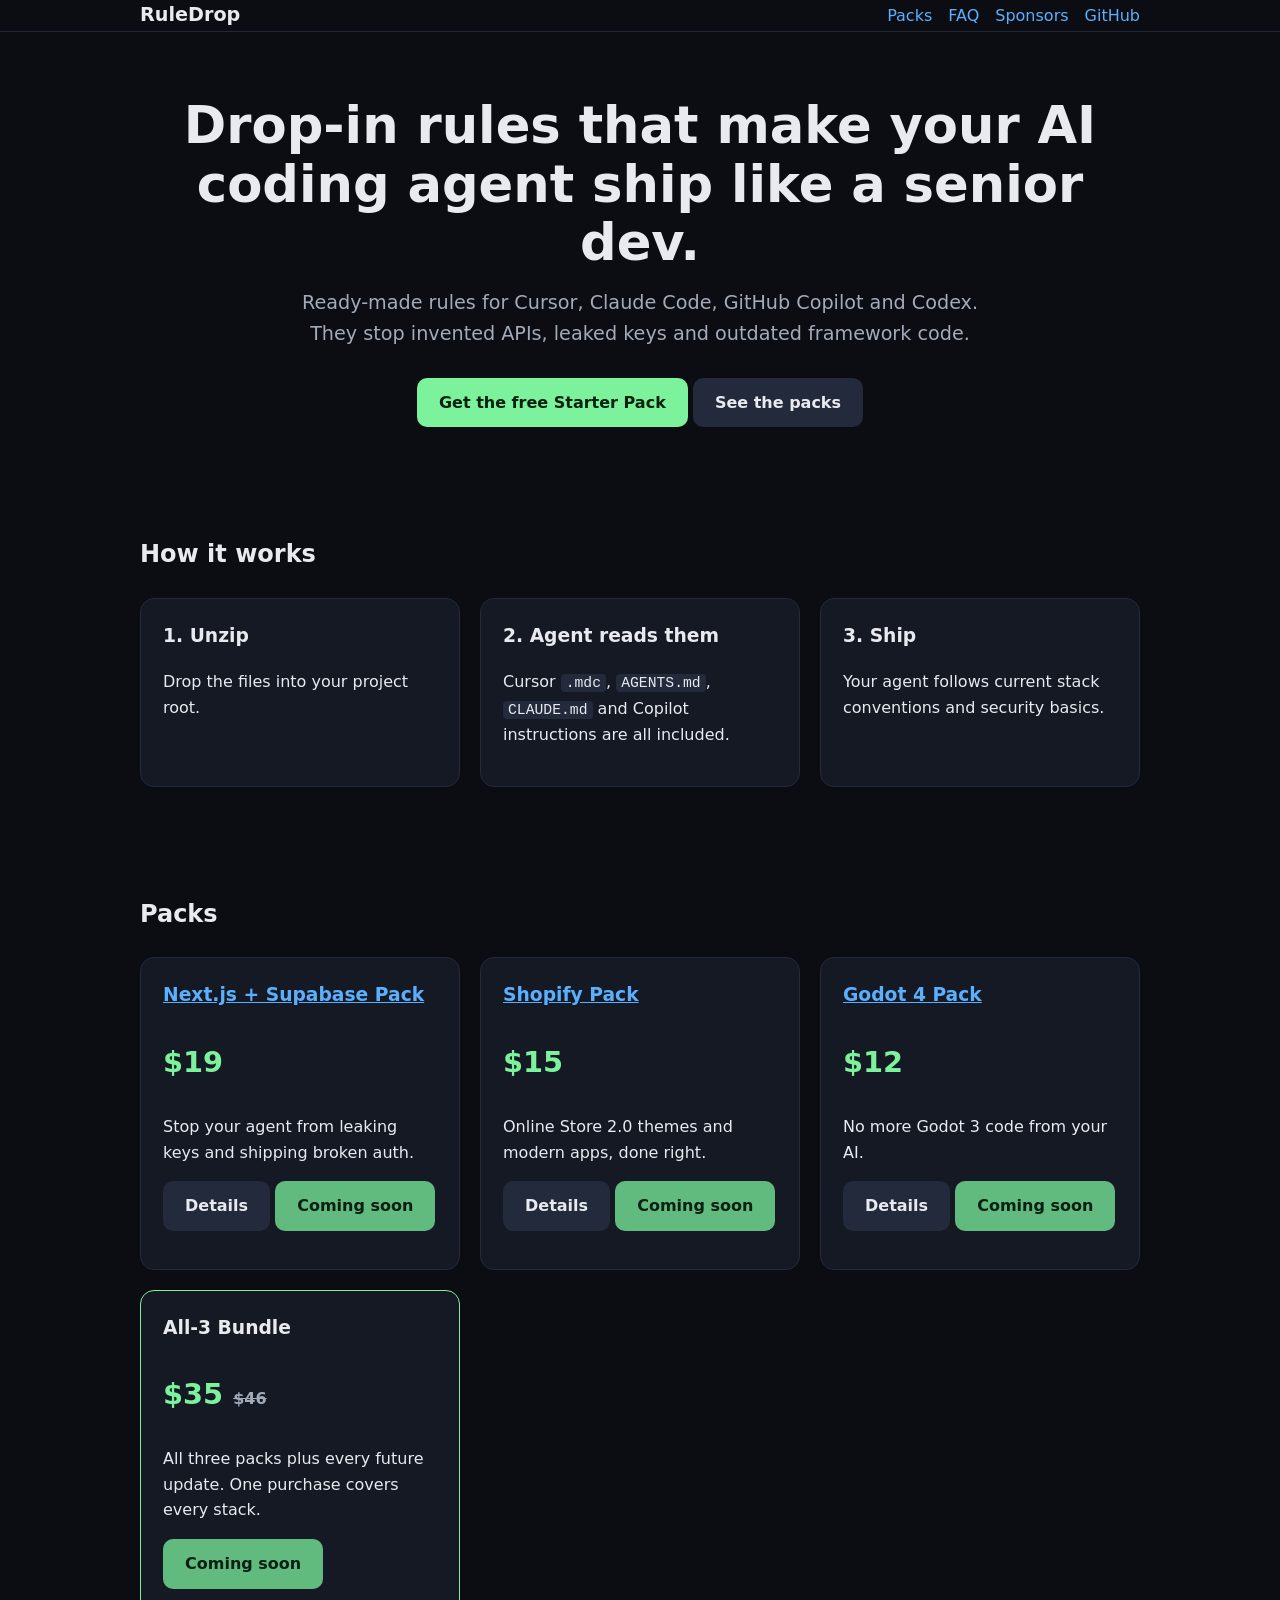
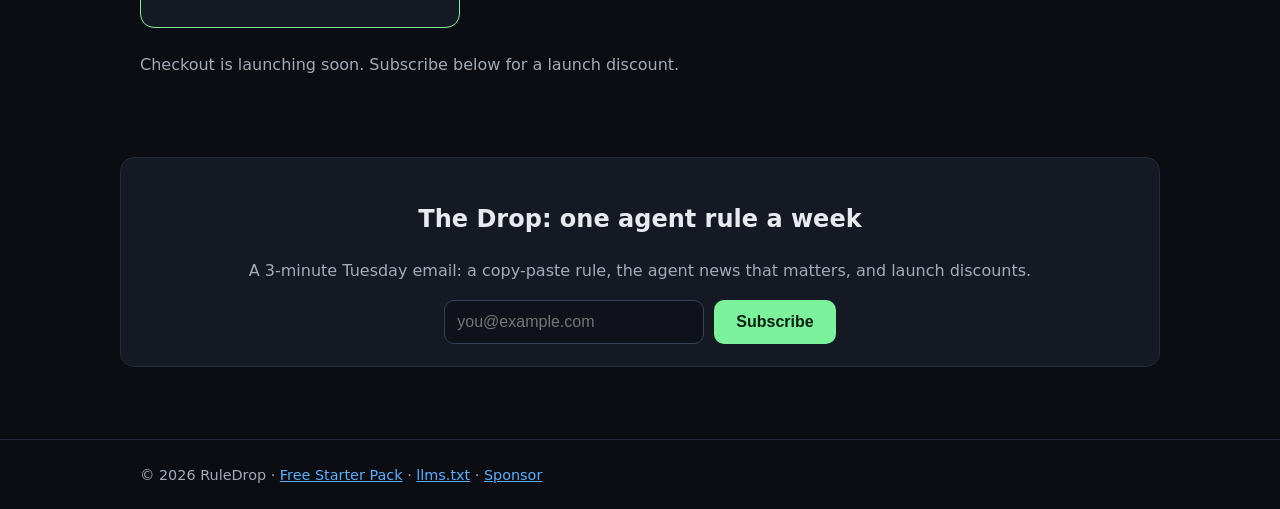
==== index.html @ c958dec8 "Launch RuleDrop site" ====
<!doctype html><html lang="en"><head><meta charset="utf-8"><meta name="viewport" content="width=device-width,initial-scale=1">
<title>RuleDrop: Agent rules packs for Cursor, Claude Code & Copilot</title><meta name="description" content="Drop-in rules files (Cursor .mdc, AGENTS.md, CLAUDE.md, Copilot) for Next.js + Supabase, Godot 4 and Shopify. Free starter pack."><link rel="canonical" href="https://ruledrop.github.io/">
<meta property="og:type" content="website"><meta property="og:site_name" content="RuleDrop"><meta property="og:title" content="RuleDrop: Agent rules packs for Cursor, Claude Code & Copilot"><meta property="og:description" content="Drop-in rules files (Cursor .mdc, AGENTS.md, CLAUDE.md, Copilot) for Next.js + Supabase, Godot 4 and Shopify. Free starter pack."><meta property="og:url" content="https://ruledrop.github.io/"><meta property="og:image" content="https://ruledrop.github.io/og.png"><meta name="twitter:card" content="summary_large_image">
<link rel="icon" href="/favicon.svg" type="image/svg+xml"><meta name="theme-color" content="#0b0d12"><link rel="stylesheet" href="/style.css"><script type="application/ld+json">{"@context": "https://schema.org", "@type": "Organization", "name": "RuleDrop", "url": "https://ruledrop.github.io", "logo": "https://ruledrop.github.io/favicon.svg", "sameAs": ["https://github.com/ruledrop"]}</script><script type="application/ld+json">{"@context": "https://schema.org", "@type": "WebSite", "name": "RuleDrop", "url": "https://ruledrop.github.io"}</script></head><body>
<a href="#main" class="sr" style="">Skip to content</a>
<header><nav class="wrap" aria-label="Main"><a class="logo" href="/">RuleDrop</a><a href="/#packs">Packs</a><a href="/faq/">FAQ</a><a href="/sponsors/">Sponsors</a><a href="https://github.com/ruledrop/starter-pack">GitHub</a></nav></header>
<main id="main"><section class="hero"><div class="wrap"><h1>Drop-in rules that make your AI coding agent ship like a senior dev.</h1>
<p class="lead">Ready-made rules for Cursor, Claude Code, GitHub Copilot and Codex. They stop invented APIs, leaked keys and outdated framework code.</p>
<p><a class="btn btn-p" href="https://github.com/ruledrop/starter-pack">Get the free Starter Pack</a> <a class="btn btn-s" href="#packs">See the packs</a></p></div></section>
<section id="how"><div class="wrap"><h2>How it works</h2><div class="grid"><div class="card"><h3>1. Unzip</h3><p>Drop the files into your project root.</p></div><div class="card"><h3>2. Agent reads them</h3><p>Cursor <code>.mdc</code>, <code>AGENTS.md</code>, <code>CLAUDE.md</code> and Copilot instructions are all included.</p></div><div class="card"><h3>3. Ship</h3><p>Your agent follows current stack conventions and security basics.</p></div></div></div></section>
<section id="packs" aria-labelledby="ph"><div class="wrap"><h2 id="ph">Packs</h2><div class="grid"><article class="card"><h3><a href="/packs/nextjs/">Next.js + Supabase Pack</a></h3><p class="price">$19</p><p>Stop your agent from leaking keys and shipping broken auth.</p><p><a class="btn btn-s" href="/packs/nextjs/">Details</a> <span class="btn btn-p" role="button" aria-disabled="true">Coming soon</span></p></article><article class="card"><h3><a href="/packs/shopify/">Shopify Pack</a></h3><p class="price">$15</p><p>Online Store 2.0 themes and modern apps, done right.</p><p><a class="btn btn-s" href="/packs/shopify/">Details</a> <span class="btn btn-p" role="button" aria-disabled="true">Coming soon</span></p></article><article class="card"><h3><a href="/packs/godot/">Godot 4 Pack</a></h3><p class="price">$12</p><p>No more Godot 3 code from your AI.</p><p><a class="btn btn-s" href="/packs/godot/">Details</a> <span class="btn btn-p" role="button" aria-disabled="true">Coming soon</span></p></article><article class="card" style="border-color:var(--acc)"><h3>All-3 Bundle</h3><p class="price">$35 <span class="mut" style="font-size:1rem"><s>$46</s></span></p><p>All three packs plus every future update. One purchase covers every stack.</p><p><span class="btn btn-p" role="button" aria-disabled="true">Coming soon</span></p></article></div><p class="mut">Checkout is launching soon. Subscribe below for a launch discount.</p></div></section><section id="newsletter" aria-labelledby="nl"><div class="wrap card" style="text-align:center"><h2 id="nl">The Drop: one agent rule a week</h2>
<p class="mut">A 3-minute Tuesday email: a copy-paste rule, the agent news that matters, and launch discounts.</p>
<!-- TODO(Kit): replace this placeholder form with the Kit (ConvertKit) embed form; set action URL and delivery of the Starter Pack. -->
<form onsubmit="event.preventDefault();this.querySelector('p').hidden=false"><label for="em" class="sr">Email address</label><input id="em" type="email" name="email" placeholder="you@example.com" required autocomplete="email"><button class="btn btn-p" type="submit">Subscribe</button><p role="status" hidden style="width:100%">Thanks! Signups open very soon.</p></form></div></section></main>
<footer><div class="wrap">© 2026 RuleDrop · <a href="https://github.com/ruledrop/starter-pack">Free Starter Pack</a> · <a href="/llms.txt">llms.txt</a> · <a href="/sponsors/">Sponsor</a></div></footer></body></html>
---- style.css ----
*{box-sizing:border-box}:root{--bg:#0b0d12;--card:#151924;--fg:#e8eaf0;--mut:#a3aab8;--acc:#7cf29c;--acc2:#5ab0ff}body{margin:0;font:16px/1.6 system-ui,-apple-system,Segoe UI,Roboto,sans-serif;background:var(--bg);color:var(--fg)}a{color:var(--acc2)}a:focus-visible,button:focus-visible,input:focus-visible{outline:3px solid var(--acc);outline-offset:2px}.wrap{max-width:1040px;margin:0 auto;padding:0 20px}header{border-bottom:1px solid #222838}nav{display:flex;flex-wrap:wrap;gap:16px;align-items:center;padding:14px 0}nav .logo{font-weight:800;font-size:1.2rem;color:var(--fg);text-decoration:none;margin-right:auto}nav a{text-decoration:none}.hero{padding:64px 0 40px;text-align:center}h1{font-size:clamp(2rem,5vw,3.2rem);line-height:1.15;margin:0 0 16px}.lead{font-size:1.2rem;color:var(--mut);max-width:680px;margin:0 auto 28px}.btn{display:inline-block;padding:12px 22px;border-radius:10px;font-weight:700;text-decoration:none;border:0;font-size:1rem;cursor:pointer}.btn-p{background:var(--acc);color:#06210f}.btn-s{background:#232a3b;color:var(--fg)}.btn[aria-disabled=true]{opacity:.75;cursor:not-allowed}.grid{display:grid;gap:20px;grid-template-columns:repeat(auto-fit,minmax(260px,1fr));margin:24px 0}.card{background:var(--card);border:1px solid #232a3b;border-radius:14px;padding:22px}.price{font-size:1.8rem;font-weight:800;color:var(--acc)}.card h3{margin-top:0}section{padding:32px 0}code{background:#232a3b;padding:1px 5px;border-radius:4px;font-size:.92em}ul.chk{padding-left:1.2em}form{display:flex;flex-wrap:wrap;gap:10px;justify-content:center}input[type=email]{padding:12px;border-radius:10px;border:1px solid #39415a;background:#0f121a;color:var(--fg);min-width:260px;font-size:1rem}table{border-collapse:collapse;width:100%}th,td{text-align:left;padding:10px;border-bottom:1px solid #232a3b}footer{border-top:1px solid #222838;color:var(--mut);padding:24px 0;margin-top:40px;font-size:.9rem}details{background:var(--card);border-radius:10px;padding:14px 18px;margin:10px 0}summary{font-weight:700;cursor:pointer}.mut{color:var(--mut)}.sr{position:absolute;left:-9999px}.sr:focus{left:10px;top:10px;background:#7cf29c;color:#06210f;padding:8px;z-index:9;position:absolute}
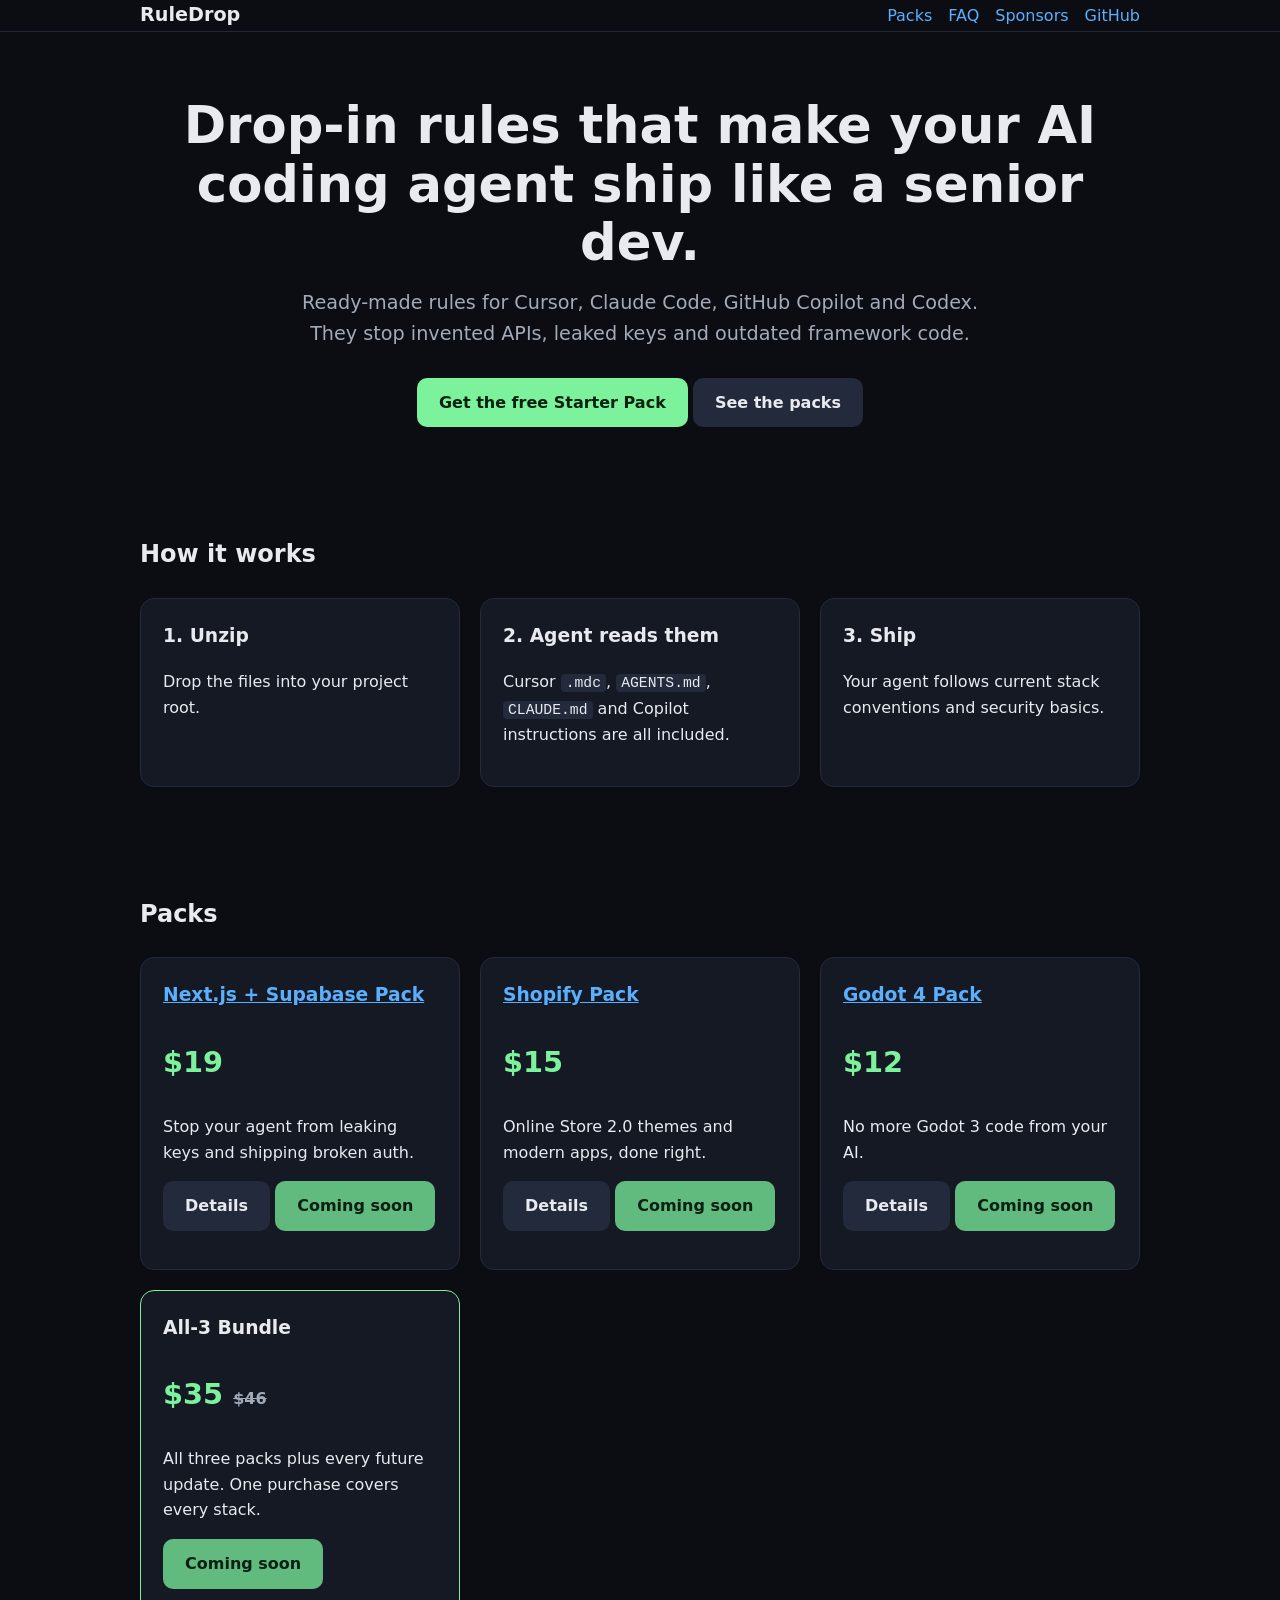
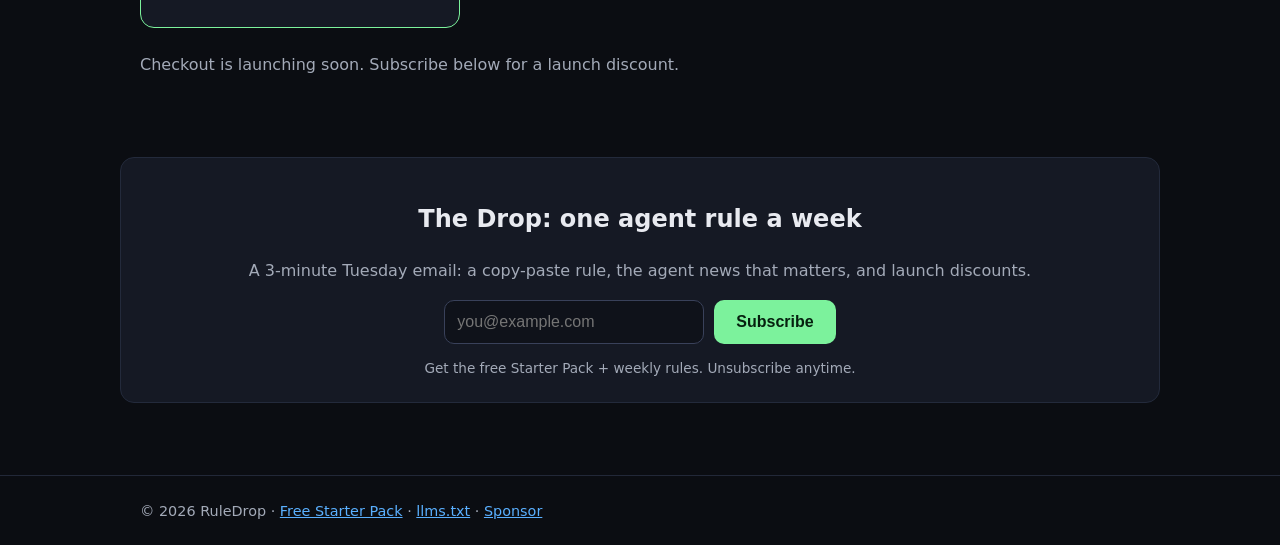
==== commit 08e8033d: "Wire newsletter to Kit form 10043672" ====
--- a/index.html
+++ b/index.html
@@ -10,6 +10,5 @@
 <section id="how"><div class="wrap"><h2>How it works</h2><div class="grid"><div class="card"><h3>1. Unzip</h3><p>Drop the files into your project root.</p></div><div class="card"><h3>2. Agent reads them</h3><p>Cursor <code>.mdc</code>, <code>AGENTS.md</code>, <code>CLAUDE.md</code> and Copilot instructions are all included.</p></div><div class="card"><h3>3. Ship</h3><p>Your agent follows current stack conventions and security basics.</p></div></div></div></section>
 <section id="packs" aria-labelledby="ph"><div class="wrap"><h2 id="ph">Packs</h2><div class="grid"><article class="card"><h3><a href="/packs/nextjs/">Next.js + Supabase Pack</a></h3><p class="price">$19</p><p>Stop your agent from leaking keys and shipping broken auth.</p><p><a class="btn btn-s" href="/packs/nextjs/">Details</a> <span class="btn btn-p" role="button" aria-disabled="true">Coming soon</span></p></article><article class="card"><h3><a href="/packs/shopify/">Shopify Pack</a></h3><p class="price">$15</p><p>Online Store 2.0 themes and modern apps, done right.</p><p><a class="btn btn-s" href="/packs/shopify/">Details</a> <span class="btn btn-p" role="button" aria-disabled="true">Coming soon</span></p></article><article class="card"><h3><a href="/packs/godot/">Godot 4 Pack</a></h3><p class="price">$12</p><p>No more Godot 3 code from your AI.</p><p><a class="btn btn-s" href="/packs/godot/">Details</a> <span class="btn btn-p" role="button" aria-disabled="true">Coming soon</span></p></article><article class="card" style="border-color:var(--acc)"><h3>All-3 Bundle</h3><p class="price">$35 <span class="mut" style="font-size:1rem"><s>$46</s></span></p><p>All three packs plus every future update. One purchase covers every stack.</p><p><span class="btn btn-p" role="button" aria-disabled="true">Coming soon</span></p></article></div><p class="mut">Checkout is launching soon. Subscribe below for a launch discount.</p></div></section><section id="newsletter" aria-labelledby="nl"><div class="wrap card" style="text-align:center"><h2 id="nl">The Drop: one agent rule a week</h2>
 <p class="mut">A 3-minute Tuesday email: a copy-paste rule, the agent news that matters, and launch discounts.</p>
-<!-- TODO(Kit): replace this placeholder form with the Kit (ConvertKit) embed form; set action URL and delivery of the Starter Pack. -->
-<form onsubmit="event.preventDefault();this.querySelector('p').hidden=false"><label for="em" class="sr">Email address</label><input id="em" type="email" name="email" placeholder="you@example.com" required autocomplete="email"><button class="btn btn-p" type="submit">Subscribe</button><p role="status" hidden style="width:100%">Thanks! Signups open very soon.</p></form></div></section></main>
+<form action="https://app.kit.com/forms/10043672/subscriptions" method="post" data-sv-form="10043672"><label for="em" class="sr">Email address</label><input id="em" type="email" name="email_address" placeholder="you@example.com" required autocomplete="email"><button class="btn btn-p" type="submit">Subscribe</button><p class="mut" style="width:100%;font-size:.85rem;margin:4px 0 0">Get the free Starter Pack + weekly rules. Unsubscribe anytime.</p></form></div></section></main>
 <footer><div class="wrap">© 2026 RuleDrop · <a href="https://github.com/ruledrop/starter-pack">Free Starter Pack</a> · <a href="/llms.txt">llms.txt</a> · <a href="/sponsors/">Sponsor</a></div></footer></body></html>
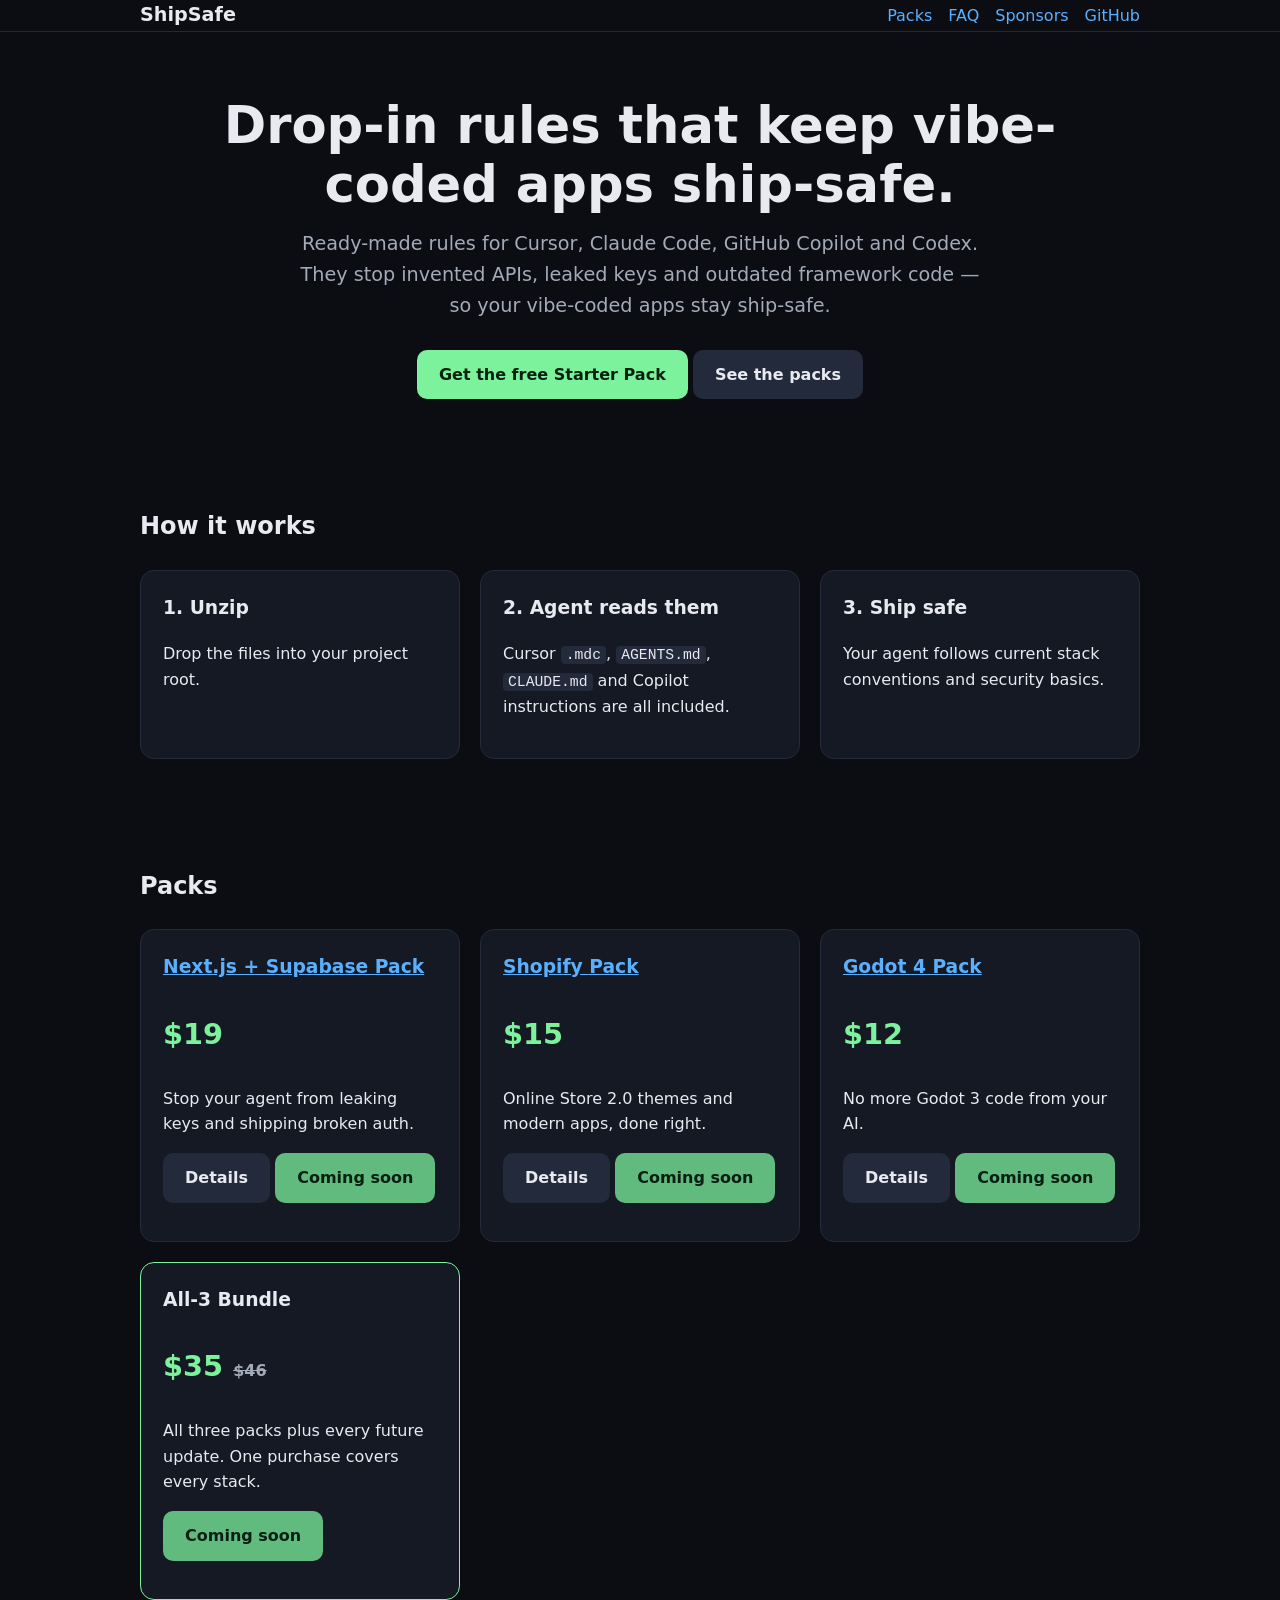
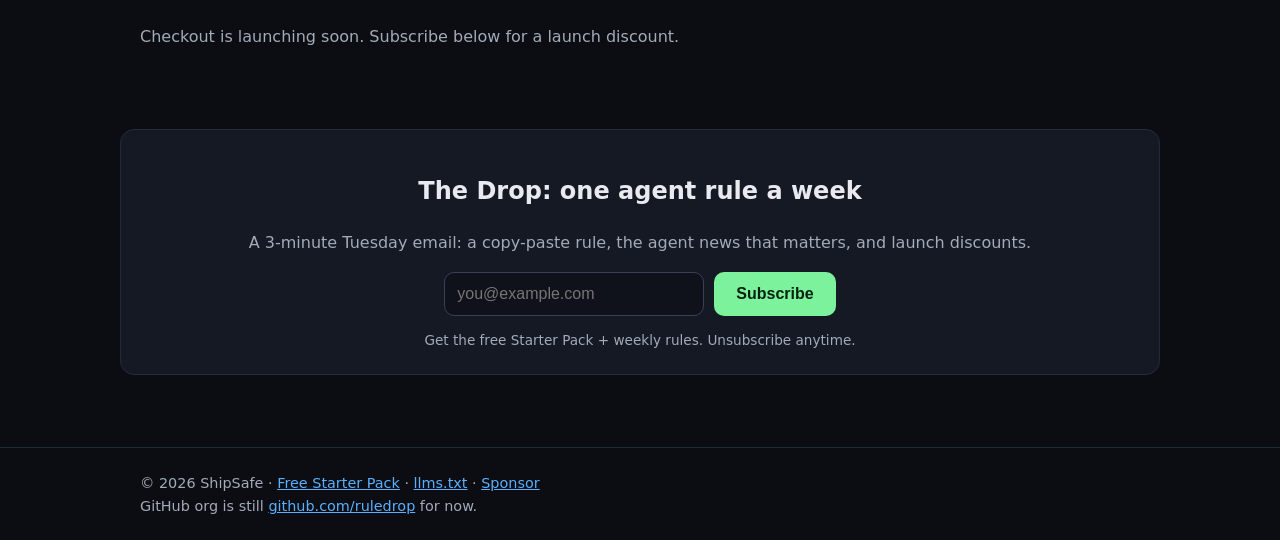
==== commit de5df31c: "Rebrand RuleDrop → ShipSafe" ====
--- a/index.html
+++ b/index.html
@@ -1,14 +1,14 @@
 <!doctype html><html lang="en"><head><meta charset="utf-8"><meta name="viewport" content="width=device-width,initial-scale=1">
-<title>RuleDrop: Agent rules packs for Cursor, Claude Code & Copilot</title><meta name="description" content="Drop-in rules files (Cursor .mdc, AGENTS.md, CLAUDE.md, Copilot) for Next.js + Supabase, Godot 4 and Shopify. Free starter pack."><link rel="canonical" href="https://ruledrop.github.io/">
-<meta property="og:type" content="website"><meta property="og:site_name" content="RuleDrop"><meta property="og:title" content="RuleDrop: Agent rules packs for Cursor, Claude Code & Copilot"><meta property="og:description" content="Drop-in rules files (Cursor .mdc, AGENTS.md, CLAUDE.md, Copilot) for Next.js + Supabase, Godot 4 and Shopify. Free starter pack."><meta property="og:url" content="https://ruledrop.github.io/"><meta property="og:image" content="https://ruledrop.github.io/og.png"><meta name="twitter:card" content="summary_large_image">
-<link rel="icon" href="/favicon.svg" type="image/svg+xml"><meta name="theme-color" content="#0b0d12"><link rel="stylesheet" href="/style.css"><script type="application/ld+json">{"@context": "https://schema.org", "@type": "Organization", "name": "RuleDrop", "url": "https://ruledrop.github.io", "logo": "https://ruledrop.github.io/favicon.svg", "sameAs": ["https://github.com/ruledrop"]}</script><script type="application/ld+json">{"@context": "https://schema.org", "@type": "WebSite", "name": "RuleDrop", "url": "https://ruledrop.github.io"}</script></head><body>
-<a href="#main" class="sr" style="">Skip to content</a>
-<header><nav class="wrap" aria-label="Main"><a class="logo" href="/">RuleDrop</a><a href="/#packs">Packs</a><a href="/faq/">FAQ</a><a href="/sponsors/">Sponsors</a><a href="https://github.com/ruledrop/starter-pack">GitHub</a></nav></header>
-<main id="main"><section class="hero"><div class="wrap"><h1>Drop-in rules that make your AI coding agent ship like a senior dev.</h1>
-<p class="lead">Ready-made rules for Cursor, Claude Code, GitHub Copilot and Codex. They stop invented APIs, leaked keys and outdated framework code.</p>
+<title>ShipSafe: Agent rules packs for Cursor, Claude Code & Copilot</title><meta name="description" content="Drop-in rules that keep vibe-coded apps ship-safe. Free starter + packs for Next.js, Godot 4 and Shopify."><link rel="canonical" href="https://ruledrop.github.io/">
+<meta property="og:type" content="website"><meta property="og:site_name" content="ShipSafe"><meta property="og:title" content="ShipSafe: Agent rules packs for Cursor, Claude Code & Copilot"><meta property="og:description" content="Drop-in rules that keep vibe-coded apps ship-safe. Free starter + packs for Next.js, Godot 4 and Shopify."><meta property="og:url" content="https://ruledrop.github.io/"><meta property="og:image" content="https://ruledrop.github.io/og.png"><meta name="twitter:card" content="summary_large_image">
+<link rel="icon" href="/favicon.svg" type="image/svg+xml"><meta name="theme-color" content="#0b0d12"><link rel="stylesheet" href="/style.css"><script type="application/ld+json">{"@context": "https://schema.org", "@type": "Organization", "name": "ShipSafe", "url": "https://ruledrop.github.io", "logo": "https://ruledrop.github.io/favicon.svg", "sameAs": ["https://github.com/ruledrop"], "alternateName": ["RuleDrop"]}</script><script type="application/ld+json">{"@context": "https://schema.org", "@type": "WebSite", "name": "ShipSafe", "url": "https://ruledrop.github.io"}</script></head><body>
+<a href="#main" class="sr">Skip to content</a>
+<header><nav class="wrap" aria-label="Main"><a class="logo" href="/">ShipSafe</a><a href="/#packs">Packs</a><a href="/faq/">FAQ</a><a href="/sponsors/">Sponsors</a><a href="https://github.com/ruledrop/starter-pack">GitHub</a></nav></header>
+<main id="main"><section class="hero"><div class="wrap"><h1>Drop-in rules that keep vibe-coded apps ship-safe.</h1>
+<p class="lead">Ready-made rules for Cursor, Claude Code, GitHub Copilot and Codex. They stop invented APIs, leaked keys and outdated framework code — so your vibe-coded apps stay ship-safe.</p>
 <p><a class="btn btn-p" href="https://github.com/ruledrop/starter-pack">Get the free Starter Pack</a> <a class="btn btn-s" href="#packs">See the packs</a></p></div></section>
-<section id="how"><div class="wrap"><h2>How it works</h2><div class="grid"><div class="card"><h3>1. Unzip</h3><p>Drop the files into your project root.</p></div><div class="card"><h3>2. Agent reads them</h3><p>Cursor <code>.mdc</code>, <code>AGENTS.md</code>, <code>CLAUDE.md</code> and Copilot instructions are all included.</p></div><div class="card"><h3>3. Ship</h3><p>Your agent follows current stack conventions and security basics.</p></div></div></div></section>
+<section id="how"><div class="wrap"><h2>How it works</h2><div class="grid"><div class="card"><h3>1. Unzip</h3><p>Drop the files into your project root.</p></div><div class="card"><h3>2. Agent reads them</h3><p>Cursor <code>.mdc</code>, <code>AGENTS.md</code>, <code>CLAUDE.md</code> and Copilot instructions are all included.</p></div><div class="card"><h3>3. Ship safe</h3><p>Your agent follows current stack conventions and security basics.</p></div></div></div></section>
 <section id="packs" aria-labelledby="ph"><div class="wrap"><h2 id="ph">Packs</h2><div class="grid"><article class="card"><h3><a href="/packs/nextjs/">Next.js + Supabase Pack</a></h3><p class="price">$19</p><p>Stop your agent from leaking keys and shipping broken auth.</p><p><a class="btn btn-s" href="/packs/nextjs/">Details</a> <span class="btn btn-p" role="button" aria-disabled="true">Coming soon</span></p></article><article class="card"><h3><a href="/packs/shopify/">Shopify Pack</a></h3><p class="price">$15</p><p>Online Store 2.0 themes and modern apps, done right.</p><p><a class="btn btn-s" href="/packs/shopify/">Details</a> <span class="btn btn-p" role="button" aria-disabled="true">Coming soon</span></p></article><article class="card"><h3><a href="/packs/godot/">Godot 4 Pack</a></h3><p class="price">$12</p><p>No more Godot 3 code from your AI.</p><p><a class="btn btn-s" href="/packs/godot/">Details</a> <span class="btn btn-p" role="button" aria-disabled="true">Coming soon</span></p></article><article class="card" style="border-color:var(--acc)"><h3>All-3 Bundle</h3><p class="price">$35 <span class="mut" style="font-size:1rem"><s>$46</s></span></p><p>All three packs plus every future update. One purchase covers every stack.</p><p><span class="btn btn-p" role="button" aria-disabled="true">Coming soon</span></p></article></div><p class="mut">Checkout is launching soon. Subscribe below for a launch discount.</p></div></section><section id="newsletter" aria-labelledby="nl"><div class="wrap card" style="text-align:center"><h2 id="nl">The Drop: one agent rule a week</h2>
 <p class="mut">A 3-minute Tuesday email: a copy-paste rule, the agent news that matters, and launch discounts.</p>
 <form action="https://app.kit.com/forms/10043672/subscriptions" method="post" data-sv-form="10043672"><label for="em" class="sr">Email address</label><input id="em" type="email" name="email_address" placeholder="you@example.com" required autocomplete="email"><button class="btn btn-p" type="submit">Subscribe</button><p class="mut" style="width:100%;font-size:.85rem;margin:4px 0 0">Get the free Starter Pack + weekly rules. Unsubscribe anytime.</p></form></div></section></main>
-<footer><div class="wrap">© 2026 RuleDrop · <a href="https://github.com/ruledrop/starter-pack">Free Starter Pack</a> · <a href="/llms.txt">llms.txt</a> · <a href="/sponsors/">Sponsor</a></div></footer></body></html>+<footer><div class="wrap">© 2026 ShipSafe · <a href="https://github.com/ruledrop/starter-pack">Free Starter Pack</a> · <a href="/llms.txt">llms.txt</a> · <a href="/sponsors/">Sponsor</a><br><span class="mut">GitHub org is still <a href="https://github.com/ruledrop">github.com/ruledrop</a> for now.</span></div></footer></body></html>
--- a/style.css
+++ b/style.css
@@ -1 +1 @@
-*{box-sizing:border-box}:root{--bg:#0b0d12;--card:#151924;--fg:#e8eaf0;--mut:#a3aab8;--acc:#7cf29c;--acc2:#5ab0ff}body{margin:0;font:16px/1.6 system-ui,-apple-system,Segoe UI,Roboto,sans-serif;background:var(--bg);color:var(--fg)}a{color:var(--acc2)}a:focus-visible,button:focus-visible,input:focus-visible{outline:3px solid var(--acc);outline-offset:2px}.wrap{max-width:1040px;margin:0 auto;padding:0 20px}header{border-bottom:1px solid #222838}nav{display:flex;flex-wrap:wrap;gap:16px;align-items:center;padding:14px 0}nav .logo{font-weight:800;font-size:1.2rem;color:var(--fg);text-decoration:none;margin-right:auto}nav a{text-decoration:none}.hero{padding:64px 0 40px;text-align:center}h1{font-size:clamp(2rem,5vw,3.2rem);line-height:1.15;margin:0 0 16px}.lead{font-size:1.2rem;color:var(--mut);max-width:680px;margin:0 auto 28px}.btn{display:inline-block;padding:12px 22px;border-radius:10px;font-weight:700;text-decoration:none;border:0;font-size:1rem;cursor:pointer}.btn-p{background:var(--acc);color:#06210f}.btn-s{background:#232a3b;color:var(--fg)}.btn[aria-disabled=true]{opacity:.75;cursor:not-allowed}.grid{display:grid;gap:20px;grid-template-columns:repeat(auto-fit,minmax(260px,1fr));margin:24px 0}.card{background:var(--card);border:1px solid #232a3b;border-radius:14px;padding:22px}.price{font-size:1.8rem;font-weight:800;color:var(--acc)}.card h3{margin-top:0}section{padding:32px 0}code{background:#232a3b;padding:1px 5px;border-radius:4px;font-size:.92em}ul.chk{padding-left:1.2em}form{display:flex;flex-wrap:wrap;gap:10px;justify-content:center}input[type=email]{padding:12px;border-radius:10px;border:1px solid #39415a;background:#0f121a;color:var(--fg);min-width:260px;font-size:1rem}table{border-collapse:collapse;width:100%}th,td{text-align:left;padding:10px;border-bottom:1px solid #232a3b}footer{border-top:1px solid #222838;color:var(--mut);padding:24px 0;margin-top:40px;font-size:.9rem}details{background:var(--card);border-radius:10px;padding:14px 18px;margin:10px 0}summary{font-weight:700;cursor:pointer}.mut{color:var(--mut)}.sr{position:absolute;left:-9999px}.sr:focus{left:10px;top:10px;background:#7cf29c;color:#06210f;padding:8px;z-index:9;position:absolute}
+*{box-sizing:border-box}:root{--bg:#0b0d12;--card:#151924;--fg:#e8eaf0;--mut:#a3aab8;--acc:#7cf29c;--acc2:#5ab0ff}body{margin:0;font:16px/1.6 system-ui,-apple-system,Segoe UI,Roboto,sans-serif;background:var(--bg);color:var(--fg)}a{color:var(--acc2)}a:focus-visible,button:focus-visible,input:focus-visible{outline:3px solid var(--acc);outline-offset:2px}.wrap{max-width:1040px;margin:0 auto;padding:0 20px}header{border-bottom:1px solid #222838}nav{display:flex;flex-wrap:wrap;gap:16px;align-items:center;padding:14px 0}nav .logo{font-weight:800;font-size:1.2rem;color:var(--fg);text-decoration:none;margin-right:auto}nav a{text-decoration:none}.hero{padding:64px 0 40px;text-align:center}h1{font-size:clamp(2rem,5vw,3.2rem);line-height:1.15;margin:0 0 16px}.lead{font-size:1.2rem;color:var(--mut);max-width:680px;margin:0 auto 28px}.btn{display:inline-block;padding:12px 22px;border-radius:10px;font-weight:700;text-decoration:none;border:0;font-size:1rem;cursor:pointer}.btn-p{background:var(--acc);color:#06210f}.btn-s{background:#232a3b;color:var(--fg)}.btn[aria-disabled=true]{opacity:.75;cursor:not-allowed}.grid{display:grid;gap:20px;grid-template-columns:repeat(auto-fit,minmax(260px,1fr));margin:24px 0}.card{background:var(--card);border:1px solid #232a3b;border-radius:14px;padding:22px}.price{font-size:1.8rem;font-weight:800;color:var(--acc)}.card h3{margin-top:0}section{padding:32px 0}code{background:#232a3b;padding:1px 5px;border-radius:4px;font-size:.92em}ul.chk{padding-left:1.2em}form{display:flex;flex-wrap:wrap;gap:10px;justify-content:center}input[type=email]{padding:12px;border-radius:10px;border:1px solid #39415a;background:#0f121a;color:var(--fg);min-width:260px;font-size:1rem}table{border-collapse:collapse;width:100%}th,td{text-align:left;padding:10px;border-bottom:1px solid #232a3b}footer{border-top:1px solid #222838;color:var(--mut);padding:24px 0;margin-top:40px;font-size:.9rem}details{background:var(--card);border-radius:10px;padding:14px 18px;margin:10px 0}summary{font-weight:700;cursor:pointer}.mut{color:var(--mut)}.sr{position:absolute;left:-9999px}.sr:focus{left:10px;top:10px;background:var(--acc);color:#06210f;padding:8px;z-index:9;position:absolute}
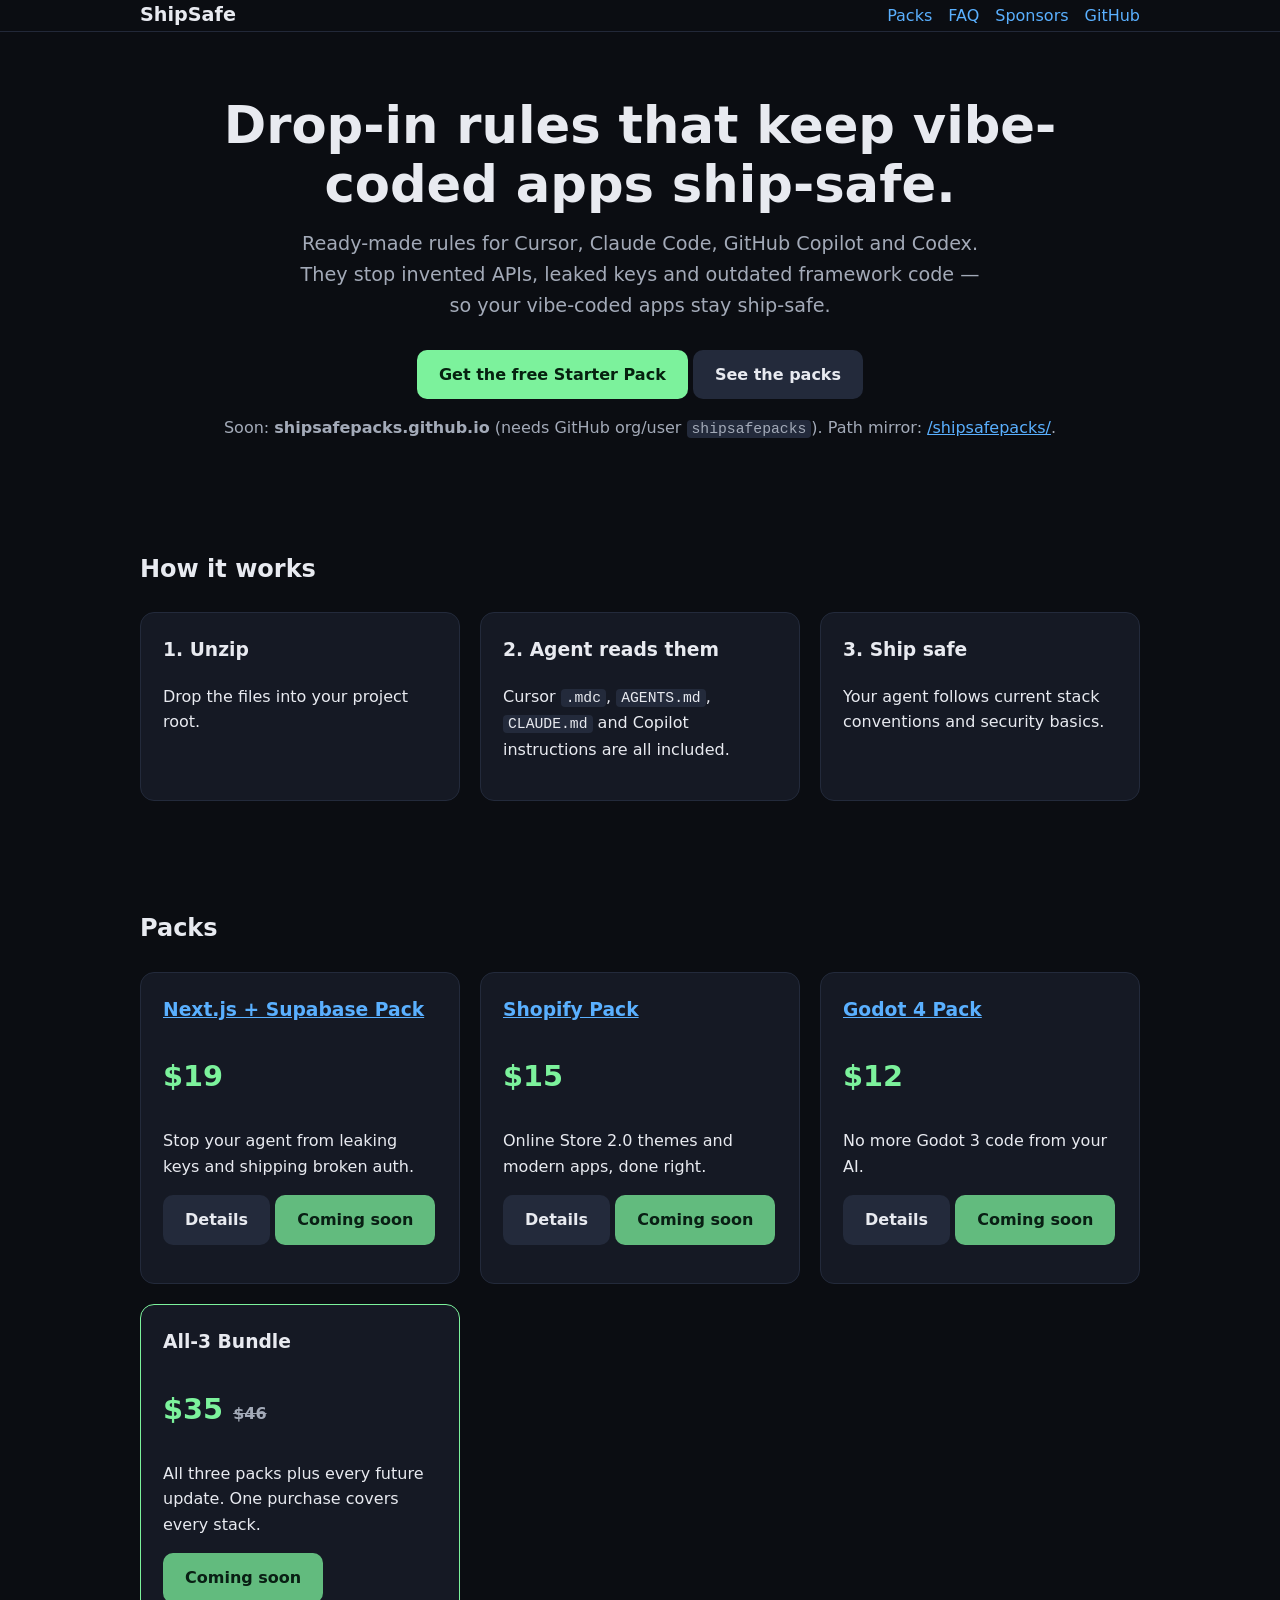
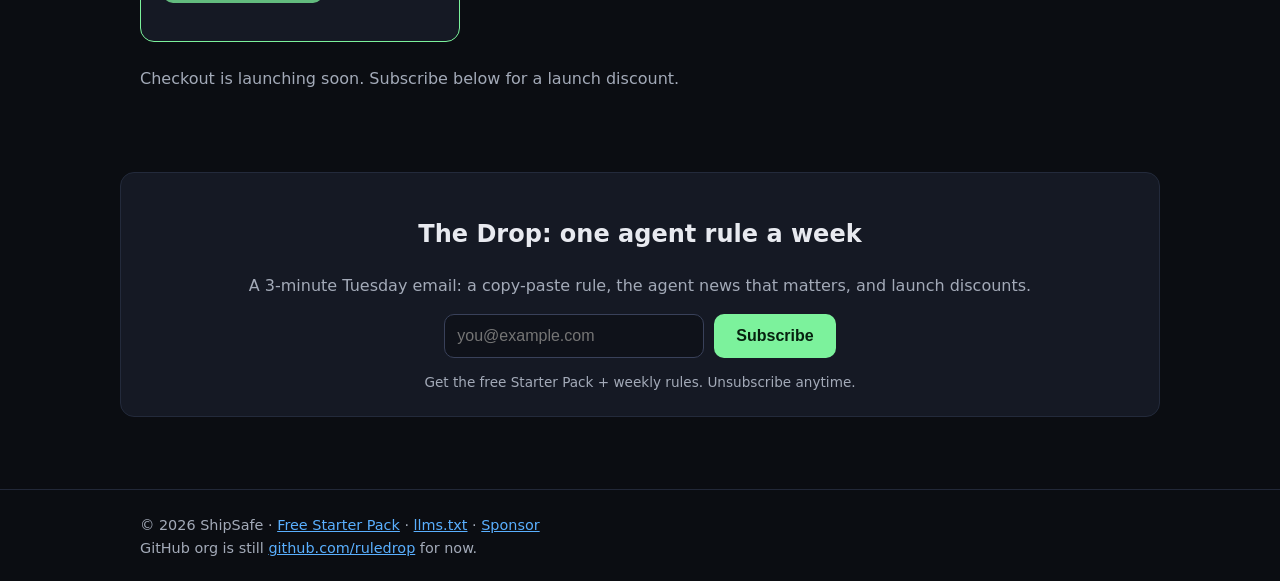
==== commit ad90ee4a: "Add /shipsafepacks path mirror; note pending shipsafepacks.github.io hostname" ====
--- a/index.html
+++ b/index.html
@@ -6,7 +6,7 @@
 <header><nav class="wrap" aria-label="Main"><a class="logo" href="/">ShipSafe</a><a href="/#packs">Packs</a><a href="/faq/">FAQ</a><a href="/sponsors/">Sponsors</a><a href="https://github.com/ruledrop/starter-pack">GitHub</a></nav></header>
 <main id="main"><section class="hero"><div class="wrap"><h1>Drop-in rules that keep vibe-coded apps ship-safe.</h1>
 <p class="lead">Ready-made rules for Cursor, Claude Code, GitHub Copilot and Codex. They stop invented APIs, leaked keys and outdated framework code — so your vibe-coded apps stay ship-safe.</p>
-<p><a class="btn btn-p" href="https://github.com/ruledrop/starter-pack">Get the free Starter Pack</a> <a class="btn btn-s" href="#packs">See the packs</a></p></div></section>
+<p><a class="btn btn-p" href="https://github.com/ruledrop/starter-pack">Get the free Starter Pack</a> <a class="btn btn-s" href="#packs">See the packs</a></p><p class="mut" style="margin-top:12px">Soon: <strong>shipsafepacks.github.io</strong> (needs GitHub org/user <code>shipsafepacks</code>). Path mirror: <a href="/shipsafepacks/">/shipsafepacks/</a>.</p></div></section>
 <section id="how"><div class="wrap"><h2>How it works</h2><div class="grid"><div class="card"><h3>1. Unzip</h3><p>Drop the files into your project root.</p></div><div class="card"><h3>2. Agent reads them</h3><p>Cursor <code>.mdc</code>, <code>AGENTS.md</code>, <code>CLAUDE.md</code> and Copilot instructions are all included.</p></div><div class="card"><h3>3. Ship safe</h3><p>Your agent follows current stack conventions and security basics.</p></div></div></div></section>
 <section id="packs" aria-labelledby="ph"><div class="wrap"><h2 id="ph">Packs</h2><div class="grid"><article class="card"><h3><a href="/packs/nextjs/">Next.js + Supabase Pack</a></h3><p class="price">$19</p><p>Stop your agent from leaking keys and shipping broken auth.</p><p><a class="btn btn-s" href="/packs/nextjs/">Details</a> <span class="btn btn-p" role="button" aria-disabled="true">Coming soon</span></p></article><article class="card"><h3><a href="/packs/shopify/">Shopify Pack</a></h3><p class="price">$15</p><p>Online Store 2.0 themes and modern apps, done right.</p><p><a class="btn btn-s" href="/packs/shopify/">Details</a> <span class="btn btn-p" role="button" aria-disabled="true">Coming soon</span></p></article><article class="card"><h3><a href="/packs/godot/">Godot 4 Pack</a></h3><p class="price">$12</p><p>No more Godot 3 code from your AI.</p><p><a class="btn btn-s" href="/packs/godot/">Details</a> <span class="btn btn-p" role="button" aria-disabled="true">Coming soon</span></p></article><article class="card" style="border-color:var(--acc)"><h3>All-3 Bundle</h3><p class="price">$35 <span class="mut" style="font-size:1rem"><s>$46</s></span></p><p>All three packs plus every future update. One purchase covers every stack.</p><p><span class="btn btn-p" role="button" aria-disabled="true">Coming soon</span></p></article></div><p class="mut">Checkout is launching soon. Subscribe below for a launch discount.</p></div></section><section id="newsletter" aria-labelledby="nl"><div class="wrap card" style="text-align:center"><h2 id="nl">The Drop: one agent rule a week</h2>
 <p class="mut">A 3-minute Tuesday email: a copy-paste rule, the agent news that matters, and launch discounts.</p>
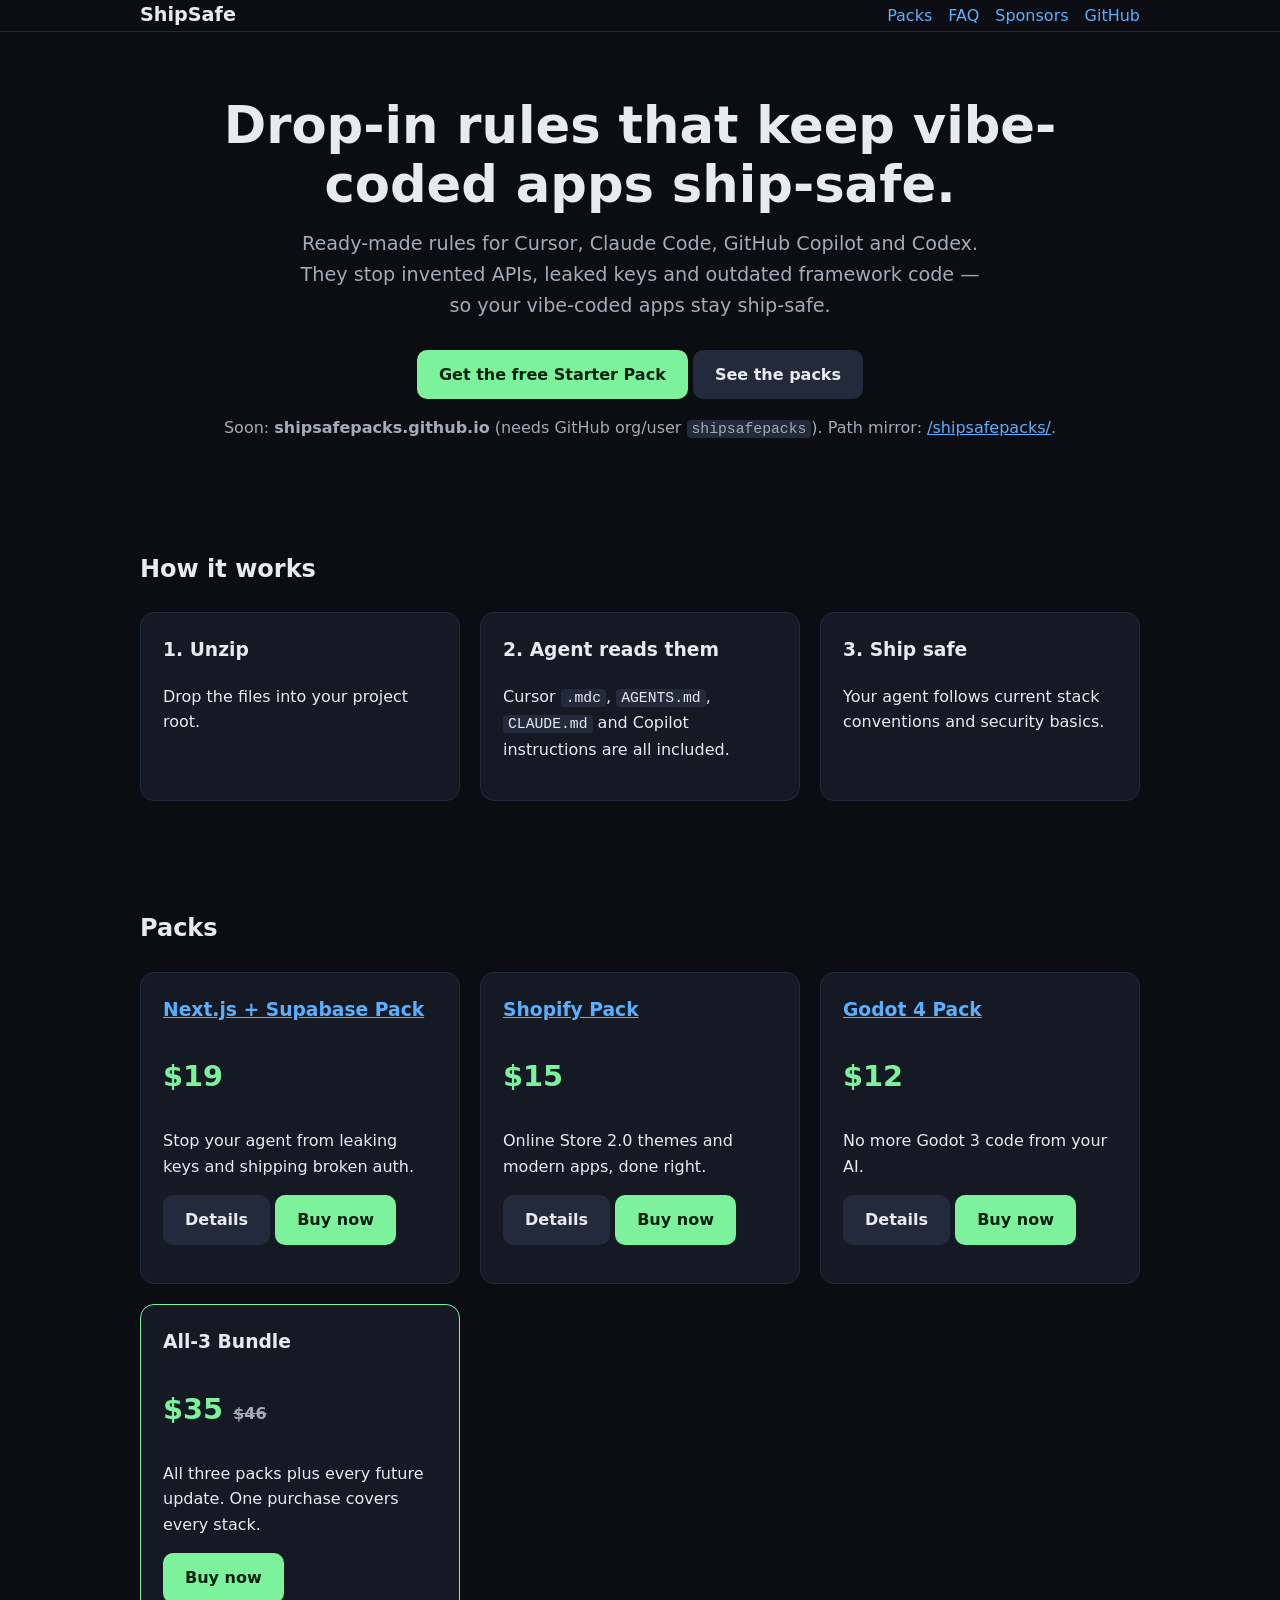
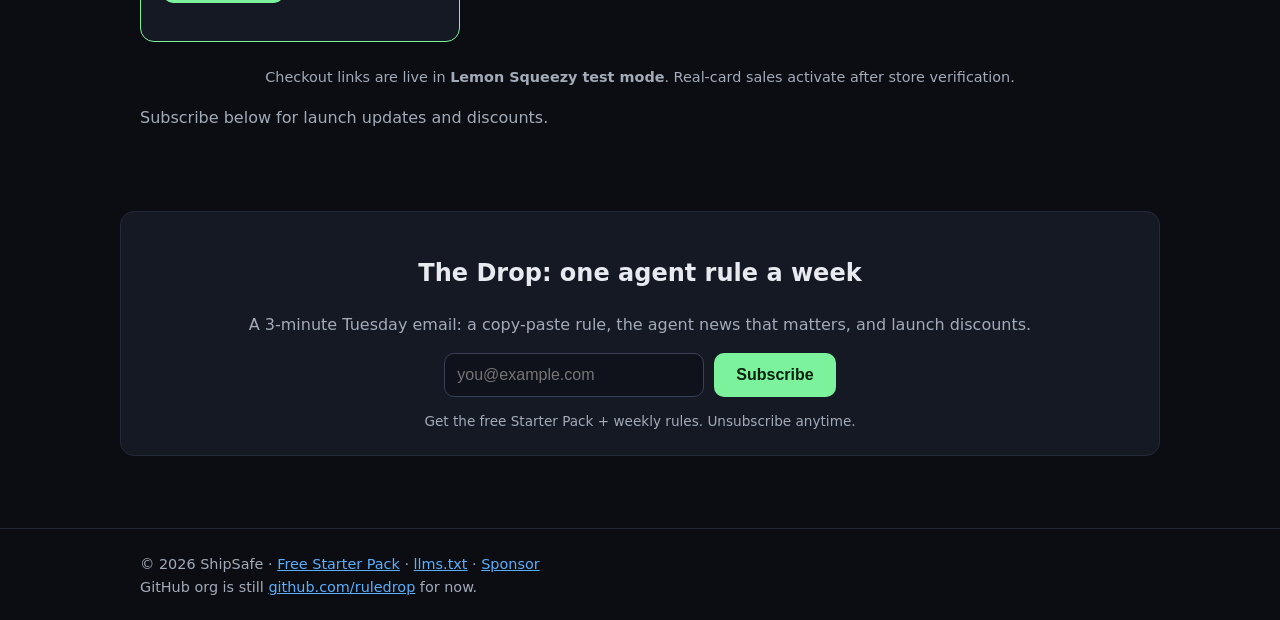
==== commit d41ac1c1: "Wire Buy buttons to Lemon Squeezy checkout (test mode)" ====
--- a/index.html
+++ b/index.html
@@ -8,7 +8,7 @@
 <p class="lead">Ready-made rules for Cursor, Claude Code, GitHub Copilot and Codex. They stop invented APIs, leaked keys and outdated framework code — so your vibe-coded apps stay ship-safe.</p>
 <p><a class="btn btn-p" href="https://github.com/ruledrop/starter-pack">Get the free Starter Pack</a> <a class="btn btn-s" href="#packs">See the packs</a></p><p class="mut" style="margin-top:12px">Soon: <strong>shipsafepacks.github.io</strong> (needs GitHub org/user <code>shipsafepacks</code>). Path mirror: <a href="/shipsafepacks/">/shipsafepacks/</a>.</p></div></section>
 <section id="how"><div class="wrap"><h2>How it works</h2><div class="grid"><div class="card"><h3>1. Unzip</h3><p>Drop the files into your project root.</p></div><div class="card"><h3>2. Agent reads them</h3><p>Cursor <code>.mdc</code>, <code>AGENTS.md</code>, <code>CLAUDE.md</code> and Copilot instructions are all included.</p></div><div class="card"><h3>3. Ship safe</h3><p>Your agent follows current stack conventions and security basics.</p></div></div></div></section>
-<section id="packs" aria-labelledby="ph"><div class="wrap"><h2 id="ph">Packs</h2><div class="grid"><article class="card"><h3><a href="/packs/nextjs/">Next.js + Supabase Pack</a></h3><p class="price">$19</p><p>Stop your agent from leaking keys and shipping broken auth.</p><p><a class="btn btn-s" href="/packs/nextjs/">Details</a> <span class="btn btn-p" role="button" aria-disabled="true">Coming soon</span></p></article><article class="card"><h3><a href="/packs/shopify/">Shopify Pack</a></h3><p class="price">$15</p><p>Online Store 2.0 themes and modern apps, done right.</p><p><a class="btn btn-s" href="/packs/shopify/">Details</a> <span class="btn btn-p" role="button" aria-disabled="true">Coming soon</span></p></article><article class="card"><h3><a href="/packs/godot/">Godot 4 Pack</a></h3><p class="price">$12</p><p>No more Godot 3 code from your AI.</p><p><a class="btn btn-s" href="/packs/godot/">Details</a> <span class="btn btn-p" role="button" aria-disabled="true">Coming soon</span></p></article><article class="card" style="border-color:var(--acc)"><h3>All-3 Bundle</h3><p class="price">$35 <span class="mut" style="font-size:1rem"><s>$46</s></span></p><p>All three packs plus every future update. One purchase covers every stack.</p><p><span class="btn btn-p" role="button" aria-disabled="true">Coming soon</span></p></article></div><p class="mut">Checkout is launching soon. Subscribe below for a launch discount.</p></div></section><section id="newsletter" aria-labelledby="nl"><div class="wrap card" style="text-align:center"><h2 id="nl">The Drop: one agent rule a week</h2>
+<section id="packs" aria-labelledby="ph"><div class="wrap"><h2 id="ph">Packs</h2><div class="grid"><article class="card"><h3><a href="/packs/nextjs/">Next.js + Supabase Pack</a></h3><p class="price">$19</p><p>Stop your agent from leaking keys and shipping broken auth.</p><p><a class="btn btn-s" href="/packs/nextjs/">Details</a> <a class="btn btn-p" href="https://ruledropdev.lemonsqueezy.com/checkout/buy/b8ed0414-179d-4816-bc33-6f2bf583bd8b" rel="noopener">Buy now</a></p></article><article class="card"><h3><a href="/packs/shopify/">Shopify Pack</a></h3><p class="price">$15</p><p>Online Store 2.0 themes and modern apps, done right.</p><p><a class="btn btn-s" href="/packs/shopify/">Details</a> <a class="btn btn-p" href="https://ruledropdev.lemonsqueezy.com/checkout/buy/af2d4835-ff27-4fa8-ae3b-912c7f78d7f6" rel="noopener">Buy now</a></p></article><article class="card"><h3><a href="/packs/godot/">Godot 4 Pack</a></h3><p class="price">$12</p><p>No more Godot 3 code from your AI.</p><p><a class="btn btn-s" href="/packs/godot/">Details</a> <a class="btn btn-p" href="https://ruledropdev.lemonsqueezy.com/checkout/buy/1416e378-eaa8-4a76-a0ed-3afae7bbff69" rel="noopener">Buy now</a></p></article><article class="card" style="border-color:var(--acc)"><h3>All-3 Bundle</h3><p class="price">$35 <span class="mut" style="font-size:1rem"><s>$46</s></span></p><p>All three packs plus every future update. One purchase covers every stack.</p><p><a class="btn btn-p" href="https://ruledropdev.lemonsqueezy.com/checkout/buy/a323b9f5-0205-420f-bd04-4d2835bc7679" rel="noopener">Buy now</a></p></article></div><p class="mut" style="text-align:center;font-size:.9rem">Checkout links are live in <strong>Lemon Squeezy test mode</strong>. Real-card sales activate after store verification.</p><p class="mut">Subscribe below for launch updates and discounts.</p></div></section><section id="newsletter" aria-labelledby="nl"><div class="wrap card" style="text-align:center"><h2 id="nl">The Drop: one agent rule a week</h2>
 <p class="mut">A 3-minute Tuesday email: a copy-paste rule, the agent news that matters, and launch discounts.</p>
 <form action="https://app.kit.com/forms/10043672/subscriptions" method="post" data-sv-form="10043672"><label for="em" class="sr">Email address</label><input id="em" type="email" name="email_address" placeholder="you@example.com" required autocomplete="email"><button class="btn btn-p" type="submit">Subscribe</button><p class="mut" style="width:100%;font-size:.85rem;margin:4px 0 0">Get the free Starter Pack + weekly rules. Unsubscribe anytime.</p></form></div></section></main>
 <footer><div class="wrap">© 2026 ShipSafe · <a href="https://github.com/ruledrop/starter-pack">Free Starter Pack</a> · <a href="/llms.txt">llms.txt</a> · <a href="/sponsors/">Sponsor</a><br><span class="mut">GitHub org is still <a href="https://github.com/ruledrop">github.com/ruledrop</a> for now.</span></div></footer></body></html>
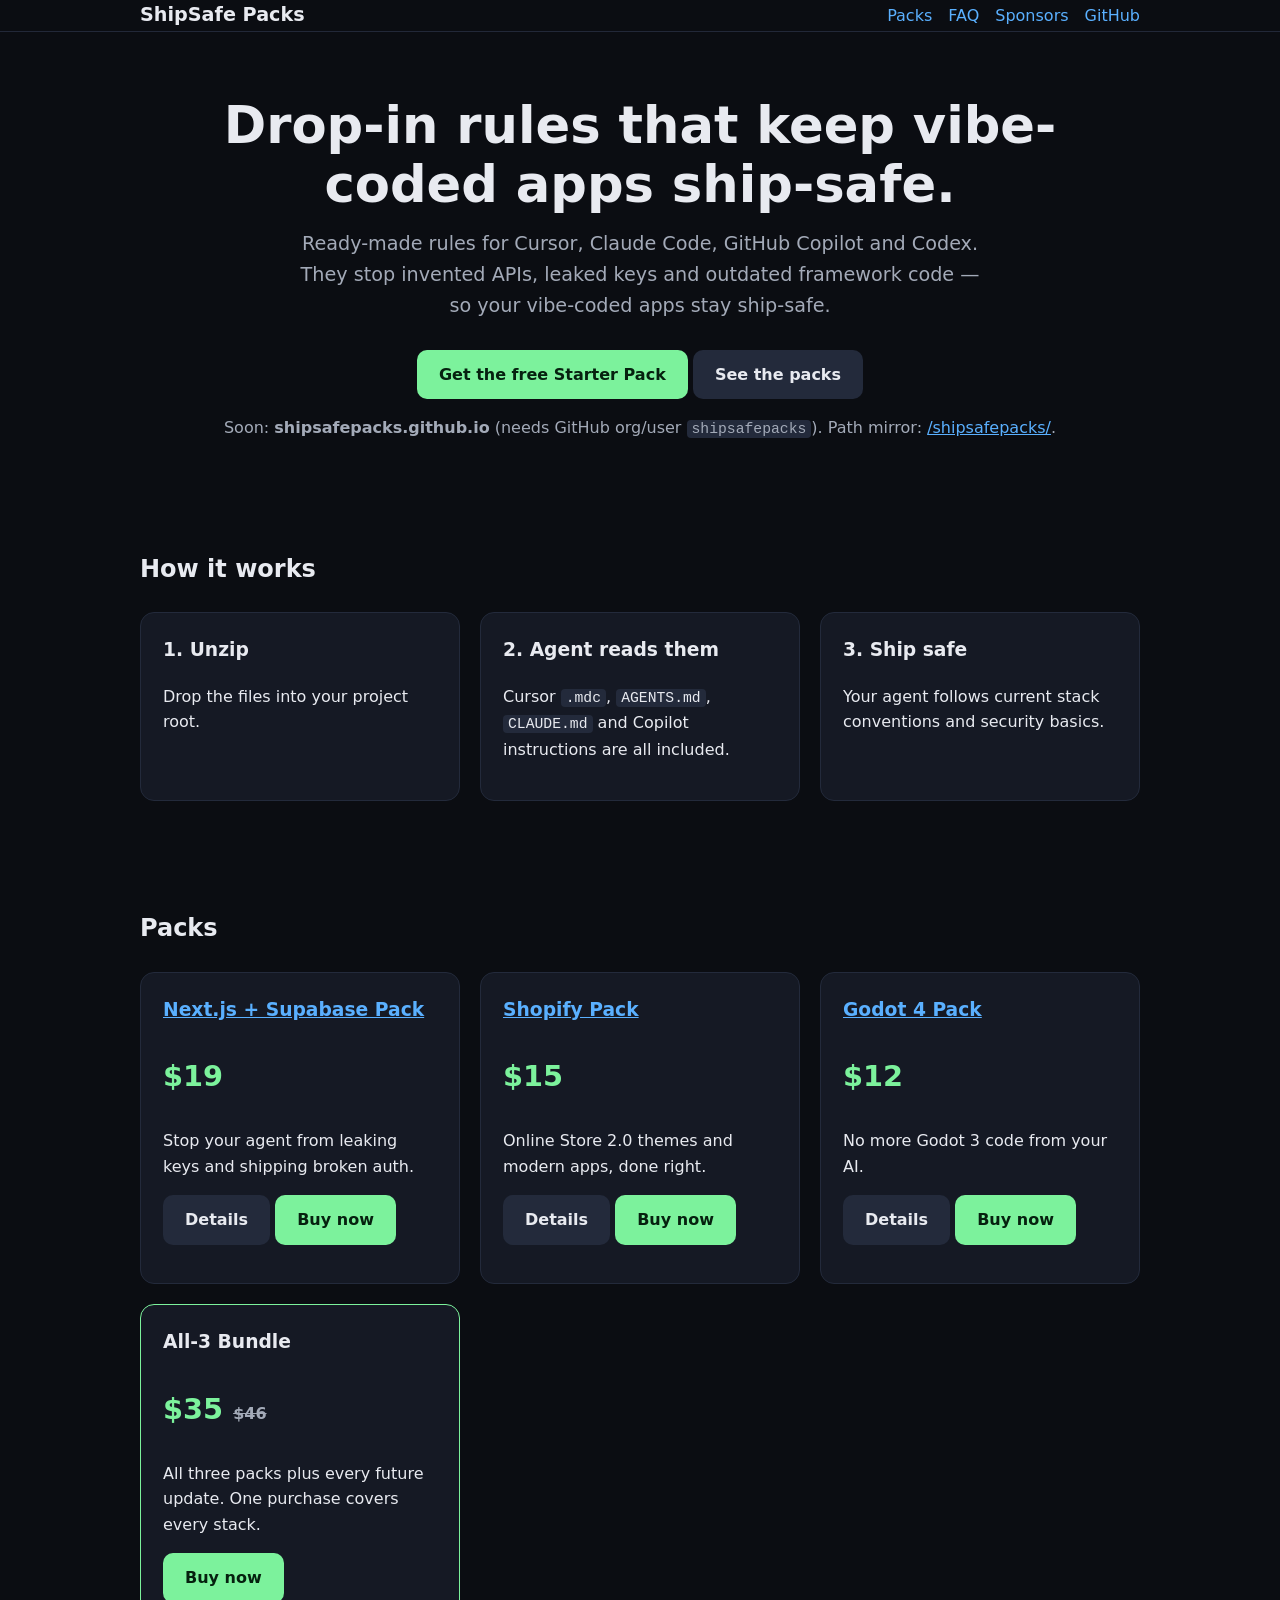
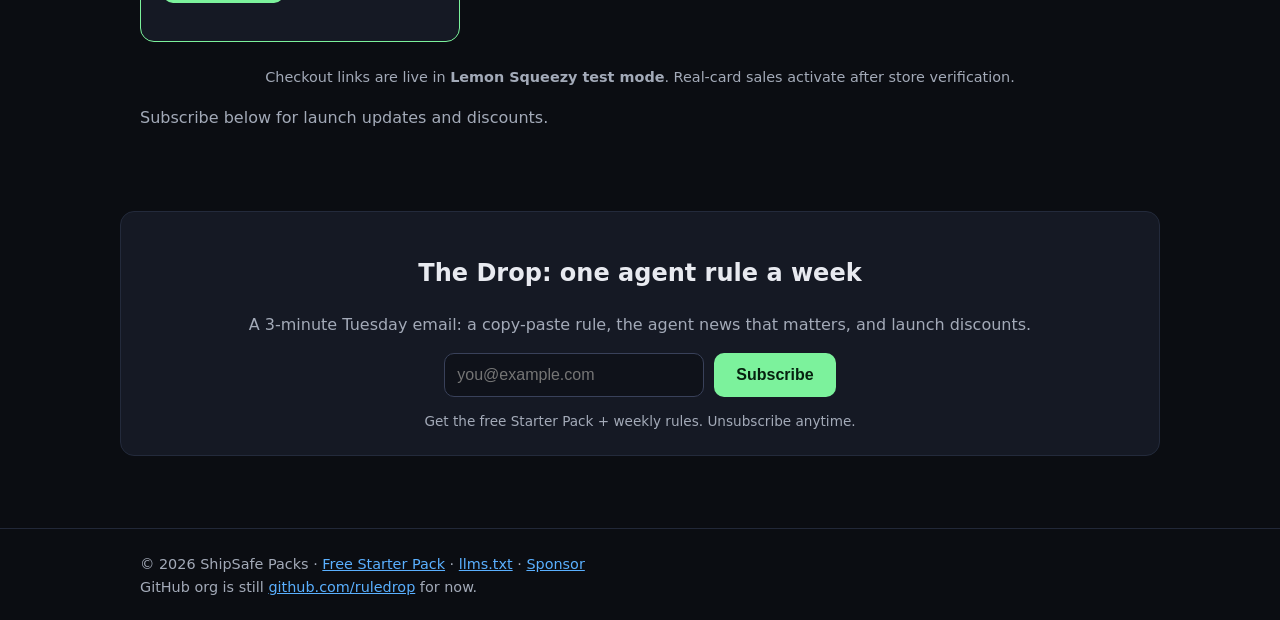
==== commit bd0fa5bb: "Rename the brand to ShipSafe Packs Use the full organization name in titles, social metadata, JSON-L" ====
--- a/index.html
+++ b/index.html
@@ -1,9 +1,9 @@
 <!doctype html><html lang="en"><head><meta charset="utf-8"><meta name="viewport" content="width=device-width,initial-scale=1">
-<title>ShipSafe: Agent rules packs for Cursor, Claude Code & Copilot</title><meta name="description" content="Drop-in rules that keep vibe-coded apps ship-safe. Free starter + packs for Next.js, Godot 4 and Shopify."><link rel="canonical" href="https://ruledrop.github.io/">
-<meta property="og:type" content="website"><meta property="og:site_name" content="ShipSafe"><meta property="og:title" content="ShipSafe: Agent rules packs for Cursor, Claude Code & Copilot"><meta property="og:description" content="Drop-in rules that keep vibe-coded apps ship-safe. Free starter + packs for Next.js, Godot 4 and Shopify."><meta property="og:url" content="https://ruledrop.github.io/"><meta property="og:image" content="https://ruledrop.github.io/og.png"><meta name="twitter:card" content="summary_large_image">
-<link rel="icon" href="/favicon.svg" type="image/svg+xml"><meta name="theme-color" content="#0b0d12"><link rel="stylesheet" href="/style.css"><script type="application/ld+json">{"@context": "https://schema.org", "@type": "Organization", "name": "ShipSafe", "url": "https://ruledrop.github.io", "logo": "https://ruledrop.github.io/favicon.svg", "sameAs": ["https://github.com/ruledrop"], "alternateName": ["RuleDrop"]}</script><script type="application/ld+json">{"@context": "https://schema.org", "@type": "WebSite", "name": "ShipSafe", "url": "https://ruledrop.github.io"}</script></head><body>
+<title>ShipSafe Packs: Agent rules packs for Cursor, Claude Code & Copilot</title><meta name="description" content="Drop-in rules that keep vibe-coded apps ship-safe. Free starter + packs for Next.js, Godot 4 and Shopify."><link rel="canonical" href="https://ruledrop.github.io/">
+<meta property="og:type" content="website"><meta property="og:site_name" content="ShipSafe Packs"><meta property="og:title" content="ShipSafe Packs: Agent rules packs for Cursor, Claude Code & Copilot"><meta property="og:description" content="Drop-in rules that keep vibe-coded apps ship-safe. Free starter + packs for Next.js, Godot 4 and Shopify."><meta property="og:url" content="https://ruledrop.github.io/"><meta property="og:image" content="https://ruledrop.github.io/og.png"><meta name="twitter:card" content="summary_large_image">
+<link rel="icon" href="/favicon.svg" type="image/svg+xml"><meta name="theme-color" content="#0b0d12"><link rel="stylesheet" href="/style.css"><script type="application/ld+json">{"@context": "https://schema.org", "@type": "Organization", "name": "ShipSafe Packs", "url": "https://ruledrop.github.io", "logo": "https://ruledrop.github.io/favicon.svg", "sameAs": ["https://github.com/ruledrop"], "alternateName": ["RuleDrop", "ShipSafe"]}</script><script type="application/ld+json">{"@context": "https://schema.org", "@type": "WebSite", "name": "ShipSafe Packs", "alternateName": ["RuleDrop", "ShipSafe"], "url": "https://ruledrop.github.io"}</script></head><body>
 <a href="#main" class="sr">Skip to content</a>
-<header><nav class="wrap" aria-label="Main"><a class="logo" href="/">ShipSafe</a><a href="/#packs">Packs</a><a href="/faq/">FAQ</a><a href="/sponsors/">Sponsors</a><a href="https://github.com/ruledrop/starter-pack">GitHub</a></nav></header>
+<header><nav class="wrap" aria-label="Main"><a class="logo" href="/">ShipSafe Packs</a><a href="/#packs">Packs</a><a href="/faq/">FAQ</a><a href="/sponsors/">Sponsors</a><a href="https://github.com/ruledrop/starter-pack">GitHub</a></nav></header>
 <main id="main"><section class="hero"><div class="wrap"><h1>Drop-in rules that keep vibe-coded apps ship-safe.</h1>
 <p class="lead">Ready-made rules for Cursor, Claude Code, GitHub Copilot and Codex. They stop invented APIs, leaked keys and outdated framework code — so your vibe-coded apps stay ship-safe.</p>
 <p><a class="btn btn-p" href="https://github.com/ruledrop/starter-pack">Get the free Starter Pack</a> <a class="btn btn-s" href="#packs">See the packs</a></p><p class="mut" style="margin-top:12px">Soon: <strong>shipsafepacks.github.io</strong> (needs GitHub org/user <code>shipsafepacks</code>). Path mirror: <a href="/shipsafepacks/">/shipsafepacks/</a>.</p></div></section>
@@ -11,4 +11,4 @@
 <section id="packs" aria-labelledby="ph"><div class="wrap"><h2 id="ph">Packs</h2><div class="grid"><article class="card"><h3><a href="/packs/nextjs/">Next.js + Supabase Pack</a></h3><p class="price">$19</p><p>Stop your agent from leaking keys and shipping broken auth.</p><p><a class="btn btn-s" href="/packs/nextjs/">Details</a> <a class="btn btn-p" href="https://ruledropdev.lemonsqueezy.com/checkout/buy/b8ed0414-179d-4816-bc33-6f2bf583bd8b" rel="noopener">Buy now</a></p></article><article class="card"><h3><a href="/packs/shopify/">Shopify Pack</a></h3><p class="price">$15</p><p>Online Store 2.0 themes and modern apps, done right.</p><p><a class="btn btn-s" href="/packs/shopify/">Details</a> <a class="btn btn-p" href="https://ruledropdev.lemonsqueezy.com/checkout/buy/af2d4835-ff27-4fa8-ae3b-912c7f78d7f6" rel="noopener">Buy now</a></p></article><article class="card"><h3><a href="/packs/godot/">Godot 4 Pack</a></h3><p class="price">$12</p><p>No more Godot 3 code from your AI.</p><p><a class="btn btn-s" href="/packs/godot/">Details</a> <a class="btn btn-p" href="https://ruledropdev.lemonsqueezy.com/checkout/buy/1416e378-eaa8-4a76-a0ed-3afae7bbff69" rel="noopener">Buy now</a></p></article><article class="card" style="border-color:var(--acc)"><h3>All-3 Bundle</h3><p class="price">$35 <span class="mut" style="font-size:1rem"><s>$46</s></span></p><p>All three packs plus every future update. One purchase covers every stack.</p><p><a class="btn btn-p" href="https://ruledropdev.lemonsqueezy.com/checkout/buy/a323b9f5-0205-420f-bd04-4d2835bc7679" rel="noopener">Buy now</a></p></article></div><p class="mut" style="text-align:center;font-size:.9rem">Checkout links are live in <strong>Lemon Squeezy test mode</strong>. Real-card sales activate after store verification.</p><p class="mut">Subscribe below for launch updates and discounts.</p></div></section><section id="newsletter" aria-labelledby="nl"><div class="wrap card" style="text-align:center"><h2 id="nl">The Drop: one agent rule a week</h2>
 <p class="mut">A 3-minute Tuesday email: a copy-paste rule, the agent news that matters, and launch discounts.</p>
 <form action="https://app.kit.com/forms/10043672/subscriptions" method="post" data-sv-form="10043672"><label for="em" class="sr">Email address</label><input id="em" type="email" name="email_address" placeholder="you@example.com" required autocomplete="email"><button class="btn btn-p" type="submit">Subscribe</button><p class="mut" style="width:100%;font-size:.85rem;margin:4px 0 0">Get the free Starter Pack + weekly rules. Unsubscribe anytime.</p></form></div></section></main>
-<footer><div class="wrap">© 2026 ShipSafe · <a href="https://github.com/ruledrop/starter-pack">Free Starter Pack</a> · <a href="/llms.txt">llms.txt</a> · <a href="/sponsors/">Sponsor</a><br><span class="mut">GitHub org is still <a href="https://github.com/ruledrop">github.com/ruledrop</a> for now.</span></div></footer></body></html>+<footer><div class="wrap">© 2026 ShipSafe Packs · <a href="https://github.com/ruledrop/starter-pack">Free Starter Pack</a> · <a href="/llms.txt">llms.txt</a> · <a href="/sponsors/">Sponsor</a><br><span class="mut">GitHub org is still <a href="https://github.com/ruledrop">github.com/ruledrop</a> for now.</span></div></footer></body></html>
